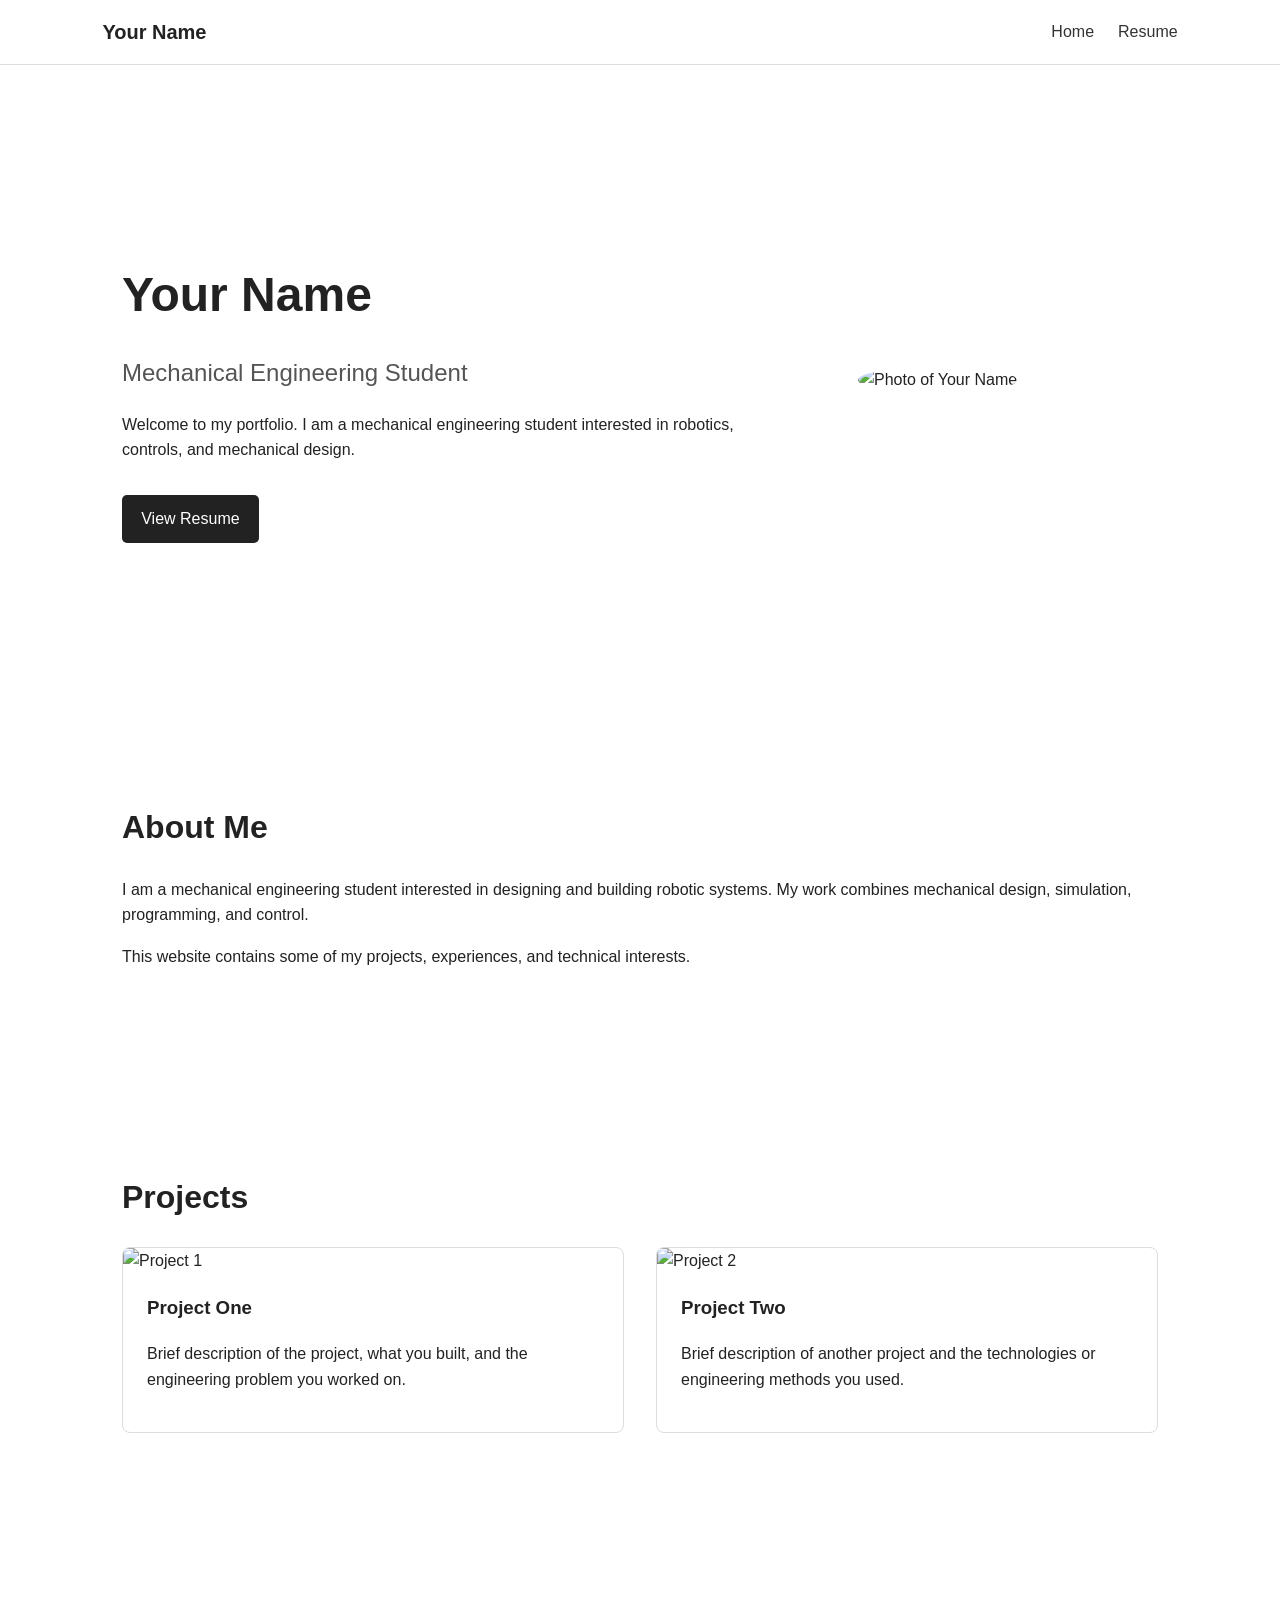
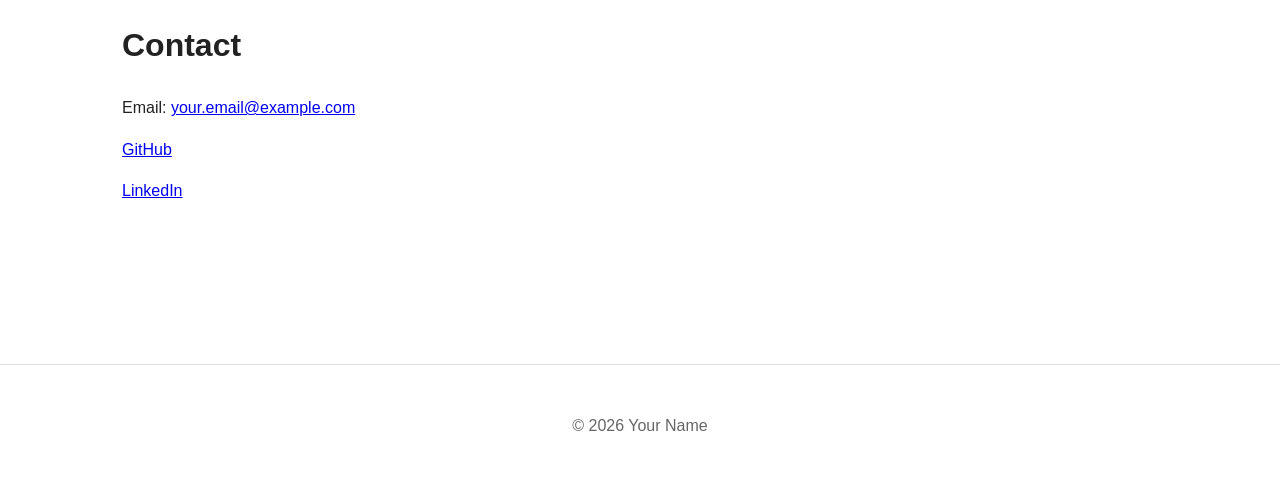
==== index.html @ a0cc131b "first commit" ====
<!DOCTYPE html>
<html lang="en">
<head>
    <meta charset="UTF-8">
    <meta name="viewport" content="width=device-width, initial-scale=1.0">

    <title>Your Name | Mechanical Engineering</title>

    <link rel="stylesheet" href="style.css">
</head>

<body>

    <!-- Navigation -->
    <header>
        <nav class="navbar">
            <a href="index.html" class="nav-logo">Your Name</a>

            <div class="nav-links">
                <a href="index.html">Home</a>
                <a href="resume.html">Resume</a>
            </div>
        </nav>
    </header>


    <!-- Main content -->
    <main>

        <!-- Introduction -->
        <section class="hero">

            <div class="hero-text">
                <h1>Your Name</h1>

                <h2>Mechanical Engineering Student</h2>

                <p>
                    Welcome to my portfolio. I am a mechanical engineering
                    student interested in robotics, controls, and mechanical
                    design.
                </p>

                <a href="resume.html" class="button">
                    View Resume
                </a>
            </div>

            <div class="hero-image">
                <img
                    src="assets/profile.jpg"
                    alt="Photo of Your Name"
                >
            </div>

        </section>


        <!-- About -->
        <section class="section">

            <h2>About Me</h2>

            <p>
                I am a mechanical engineering student interested in designing
                and building robotic systems. My work combines mechanical
                design, simulation, programming, and control.
            </p>

            <p>
                This website contains some of my projects, experiences,
                and technical interests.
            </p>

        </section>


        <!-- Projects -->
        <section class="section">

            <h2>Projects</h2>

            <div class="project-grid">

                <article class="project-card">

                    <img
                        src="assets/project1.jpg"
                        alt="Project 1"
                    >

                    <h3>Project One</h3>

                    <p>
                        Brief description of the project, what you built,
                        and the engineering problem you worked on.
                    </p>

                </article>


                <article class="project-card">

                    <img
                        src="assets/project2.jpg"
                        alt="Project 2"
                    >

                    <h3>Project Two</h3>

                    <p>
                        Brief description of another project and the
                        technologies or engineering methods you used.
                    </p>

                </article>

            </div>

        </section>


        <!-- Contact -->
        <section class="section">

            <h2>Contact</h2>

            <p>
                Email:
                <a href="mailto:your.email@example.com">
                    your.email@example.com
                </a>
            </p>

            <p>
                <a href="https://github.com/yourusername">
                    GitHub
                </a>
            </p>

            <p>
                <a href="https://www.linkedin.com/in/yourusername/">
                    LinkedIn
                </a>
            </p>

        </section>

    </main>


    <!-- Footer -->
    <footer>
        <p>
            © 2026 Your Name
        </p>
    </footer>

</body>
</html>
---- style.css ----
/* ------------------------------
   General
--------------------------------- */

* {
    box-sizing: border-box;
}

html {
    scroll-behavior: smooth;
}

body {
    margin: 0;

    font-family:
        -apple-system,
        BlinkMacSystemFont,
        "Segoe UI",
        Roboto,
        Arial,
        sans-serif;

    line-height: 1.6;
    color: #222;
    background-color: #ffffff;
}


/* ------------------------------
   Navigation
--------------------------------- */

.navbar {
    display: flex;
    justify-content: space-between;
    align-items: center;

    padding: 1rem 8%;

    border-bottom: 1px solid #ddd;
}

.nav-logo {
    font-size: 1.25rem;
    font-weight: bold;
    text-decoration: none;
    color: #222;
}

.nav-links {
    display: flex;
    gap: 1.5rem;
}

.nav-links a {
    text-decoration: none;
    color: #333;
}

.nav-links a:hover {
    color: #0066cc;
}


/* ------------------------------
   Main content
--------------------------------- */

main {
    max-width: 1100px;
    margin: 0 auto;
    padding: 0 2rem;
}


/* ------------------------------
   Hero
--------------------------------- */

.hero {
    min-height: 70vh;

    display: flex;
    align-items: center;
    justify-content: space-between;

    gap: 4rem;
}

.hero-text {
    flex: 1;
}

.hero-text h1 {
    font-size: 3rem;
    margin-bottom: 0.25rem;
}

.hero-text h2 {
    font-weight: normal;
    color: #555;
}

.hero-image {
    flex: 0 0 300px;
}

.hero-image img {
    width: 100%;
    border-radius: 50%;
}


/* ------------------------------
   Sections
--------------------------------- */

.section {
    padding: 5rem 0;
}

.section h2 {
    font-size: 2rem;
    margin-bottom: 1.5rem;
}


/* ------------------------------
   Buttons
--------------------------------- */

.button {
    display: inline-block;

    margin-top: 1rem;
    padding: 0.7rem 1.2rem;

    background-color: #222;
    color: white;

    text-decoration: none;
    border-radius: 5px;
}

.button:hover {
    background-color: #444;
}


/* ------------------------------
   Projects
--------------------------------- */

.project-grid {
    display: grid;

    grid-template-columns:
        repeat(auto-fit, minmax(250px, 1fr));

    gap: 2rem;
}

.project-card {
    border: 1px solid #ddd;
    border-radius: 8px;

    overflow: hidden;

    padding-bottom: 1.5rem;
}

.project-card img {
    width: 100%;
    height: 200px;

    object-fit: cover;
}

.project-card h3,
.project-card p {
    margin-left: 1.5rem;
    margin-right: 1.5rem;
}


/* ------------------------------
   Resume
--------------------------------- */

.resume-section {
    padding: 3rem 0;
}

.pdf-container {
    width: 100%;
    height: 1000px;

    margin-top: 2rem;

    border: 1px solid #ddd;
}

.pdf-container iframe {
    width: 100%;
    height: 100%;

    border: none;
}


/* ------------------------------
   Footer
--------------------------------- */

footer {
    margin-top: 4rem;
    padding: 2rem;

    text-align: center;

    border-top: 1px solid #ddd;

    color: #666;
}


/* ------------------------------
   Mobile
--------------------------------- */

@media (max-width: 700px) {

    .navbar {
        padding: 1rem 5%;
    }

    .hero {
        flex-direction: column-reverse;

        text-align: center;

        padding-top: 4rem;
    }

    .hero-image {
        flex: none;
        width: 200px;
    }

    .hero-text h1 {
        font-size: 2.3rem;
    }

    main {
        padding: 0 1.25rem;
    }

    .pdf-container {
        height: 700px;
    }
}
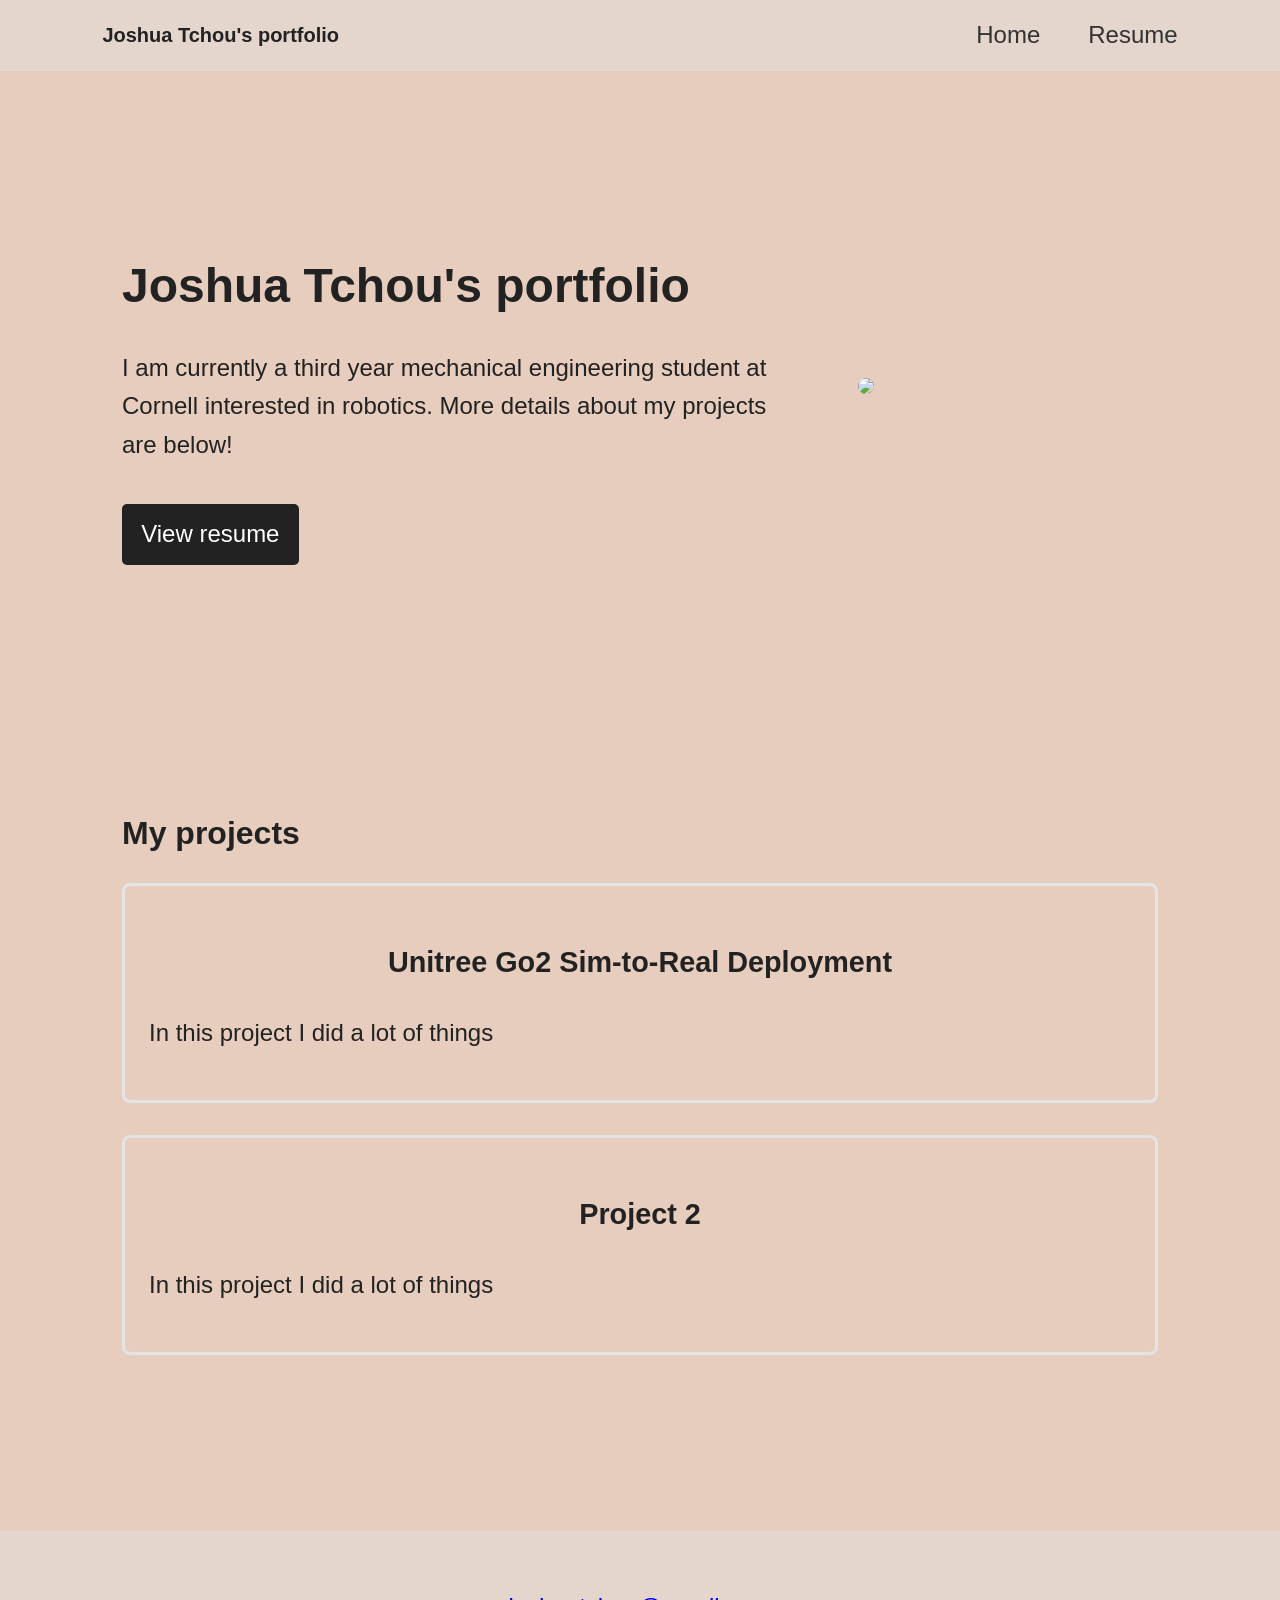
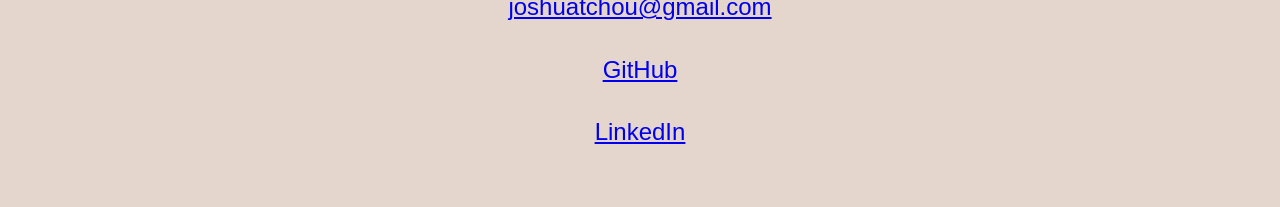
==== commit e526787b: "added stuff" ====
--- a/index.html
+++ b/index.html
@@ -4,7 +4,7 @@
     <meta charset="UTF-8">
     <meta name="viewport" content="width=device-width, initial-scale=1.0">
 
-    <title>Your Name | Mechanical Engineering</title>
+    <title>Joshua Tchou's portfolio</title>
 
     <link rel="stylesheet" href="style.css">
 </head>
@@ -14,7 +14,7 @@
     <!-- Navigation -->
     <header>
         <nav class="navbar">
-            <a href="index.html" class="nav-logo">Your Name</a>
+            <a href="index.html" class="nav-logo">Joshua Tchou's portfolio</a>
 
             <div class="nav-links">
                 <a href="index.html">Home</a>
@@ -31,46 +31,23 @@
         <section class="hero">
 
             <div class="hero-text">
-                <h1>Your Name</h1>
-
-                <h2>Mechanical Engineering Student</h2>
+                <h1>Joshua Tchou's portfolio</h1>
 
                 <p>
-                    Welcome to my portfolio. I am a mechanical engineering
-                    student interested in robotics, controls, and mechanical
-                    design.
+                    I am currently a third year mechanical engineering student at Cornell
+                     interested in robotics. More details about my projects are below!
                 </p>
 
                 <a href="resume.html" class="button">
-                    View Resume
+                    View resume
                 </a>
             </div>
 
             <div class="hero-image">
                 <img
                     src="assets/profile.jpg"
-                    alt="Photo of Your Name"
                 >
             </div>
-
-        </section>
-
-
-        <!-- About -->
-        <section class="section">
-
-            <h2>About Me</h2>
-
-            <p>
-                I am a mechanical engineering student interested in designing
-                and building robotic systems. My work combines mechanical
-                design, simulation, programming, and control.
-            </p>
-
-            <p>
-                This website contains some of my projects, experiences,
-                and technical interests.
-            </p>
 
         </section>
 
@@ -78,71 +55,31 @@
         <!-- Projects -->
         <section class="section">
 
-            <h2>Projects</h2>
+            <h2>My projects</h2>
 
-            <div class="project-grid">
+            <div class="projects">
 
-                <article class="project-card">
+                <p class="project-title">
+                    Unitree Go2 Sim-to-Real Deployment
+                </p>
 
-                    <img
-                        src="assets/project1.jpg"
-                        alt="Project 1"
-                    >
-
-                    <h3>Project One</h3>
-
-                    <p>
-                        Brief description of the project, what you built,
-                        and the engineering problem you worked on.
-                    </p>
-
-                </article>
-
-
-                <article class="project-card">
-
-                    <img
-                        src="assets/project2.jpg"
-                        alt="Project 2"
-                    >
-
-                    <h3>Project Two</h3>
-
-                    <p>
-                        Brief description of another project and the
-                        technologies or engineering methods you used.
-                    </p>
-
-                </article>
+                <p>
+                    In this project I did a lot of things
+                </p>
 
             </div>
 
-        </section>
+            <div class="projects">
 
+                <p class="project-title">
+                    Project 2
+                </p>
 
-        <!-- Contact -->
-        <section class="section">
+                <p>
+                    In this project I did a lot of things
+                </p>
 
-            <h2>Contact</h2>
-
-            <p>
-                Email:
-                <a href="mailto:your.email@example.com">
-                    your.email@example.com
-                </a>
-            </p>
-
-            <p>
-                <a href="https://github.com/yourusername">
-                    GitHub
-                </a>
-            </p>
-
-            <p>
-                <a href="https://www.linkedin.com/in/yourusername/">
-                    LinkedIn
-                </a>
-            </p>
+            </div>
 
         </section>
 
@@ -152,8 +89,22 @@
     <!-- Footer -->
     <footer>
         <p>
-            © 2026 Your Name
-        </p>
+                <a href="mailto:joshuatchou@gmail.com">
+                    joshuatchou@gmail.com
+                </a>
+            </p>
+
+            <p>
+                <a href="https://github.com/JoshuaTchou">
+                    GitHub
+                </a>
+            </p>
+
+            <p>
+                <a href="https://www.linkedin.com/in/joshua-tchou-8481a8326/">
+                    LinkedIn
+                </a>
+            </p>
     </footer>
 
 </body>
--- a/style.css
+++ b/style.css
@@ -21,9 +21,10 @@
         Arial,
         sans-serif;
 
+    font-size: 150%;
     line-height: 1.6;
     color: #222;
-    background-color: #ffffff;
+    background-color: #e6cdbd;
 }
 
 
@@ -38,6 +39,7 @@
 
     padding: 1rem 8%;
 
+    background-color: #e4d5cd;
     border-bottom: 1px solid #ddd;
 }
 
@@ -50,7 +52,7 @@
 
 .nav-links {
     display: flex;
-    gap: 1.5rem;
+    gap: 3rem;
 }
 
 .nav-links a {
@@ -152,22 +154,21 @@
    Projects
 --------------------------------- */
 
-.project-grid {
-    display: grid;
-
-    grid-template-columns:
-        repeat(auto-fit, minmax(250px, 1fr));
-
-    gap: 2rem;
-}
-
-.project-card {
-    border: 1px solid #ddd;
+.projects {
+    border: 3px solid #e4e4e4;
     border-radius: 8px;
 
     overflow: hidden;
 
-    padding-bottom: 1.5rem;
+    padding: 1.5rem;
+    margin-bottom: 2rem;
+}
+
+.project-title {
+    text-align: center;
+
+    font-weight: bold;
+    font-size: 120%;
 }
 
 .project-card img {
@@ -221,6 +222,7 @@
 
     border-top: 1px solid #ddd;
 
+    background-color: #e4d5cd;
     color: #666;
 }
 
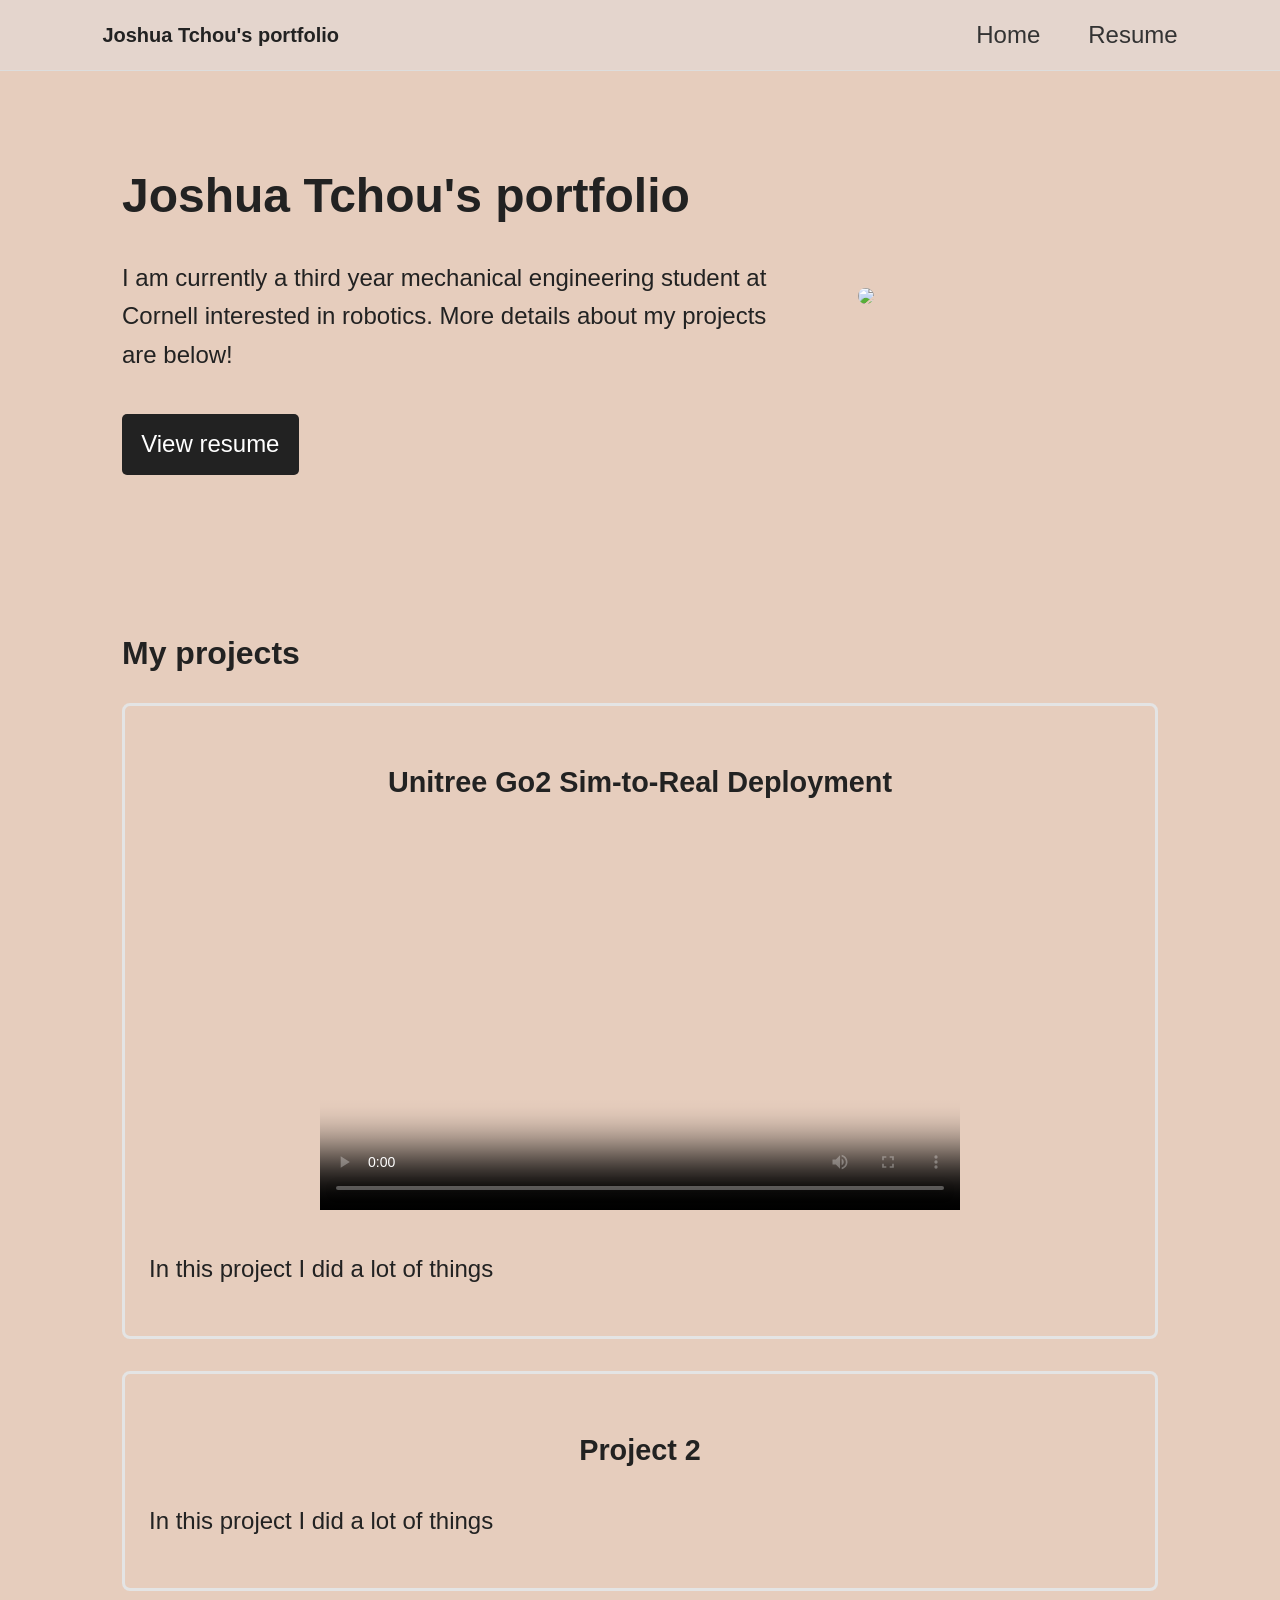
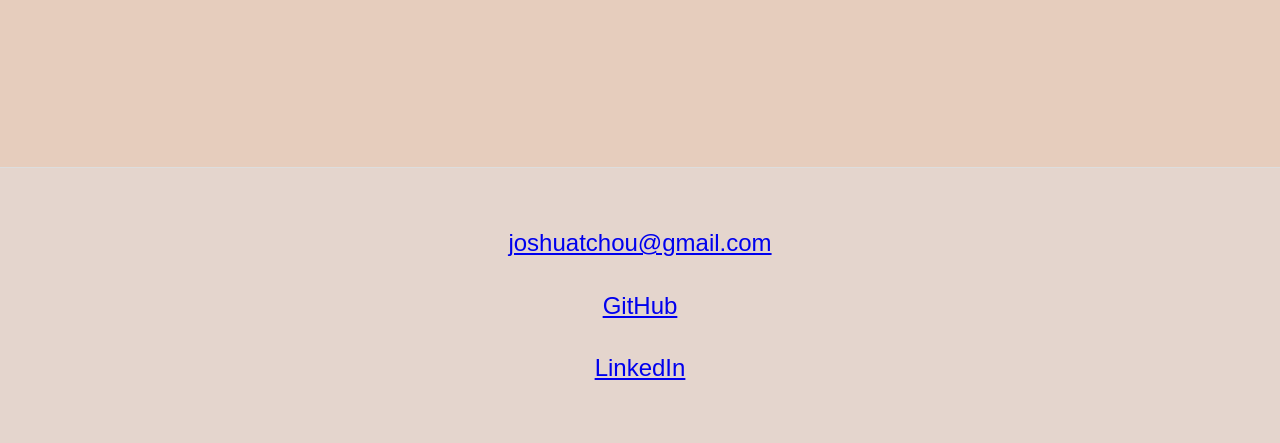
==== commit e02139ae: "go2 video" ====
--- a/index.html
+++ b/index.html
@@ -63,6 +63,14 @@
                     Unitree Go2 Sim-to-Real Deployment
                 </p>
 
+                <div class="video-container">
+                    <video width="640" height="360" controls poster="thumbnail.jpg">
+                    <source src="assets/go2_deployment.mp4" type="video/mp4">
+                    Your browser does not support the video tag.
+                    </video>
+                </div>
+
+
                 <p>
                     In this project I did a lot of things
                 </p>
--- a/style.css
+++ b/style.css
@@ -81,7 +81,7 @@
 --------------------------------- */
 
 .hero {
-    min-height: 70vh;
+    min-height: 50vh;
 
     display: flex;
     align-items: center;
@@ -169,6 +169,12 @@
 
     font-weight: bold;
     font-size: 120%;
+}
+
+.video-container {
+    display: flex;
+    justify-content: center;
+    padding: 1rem;
 }
 
 .project-card img {
